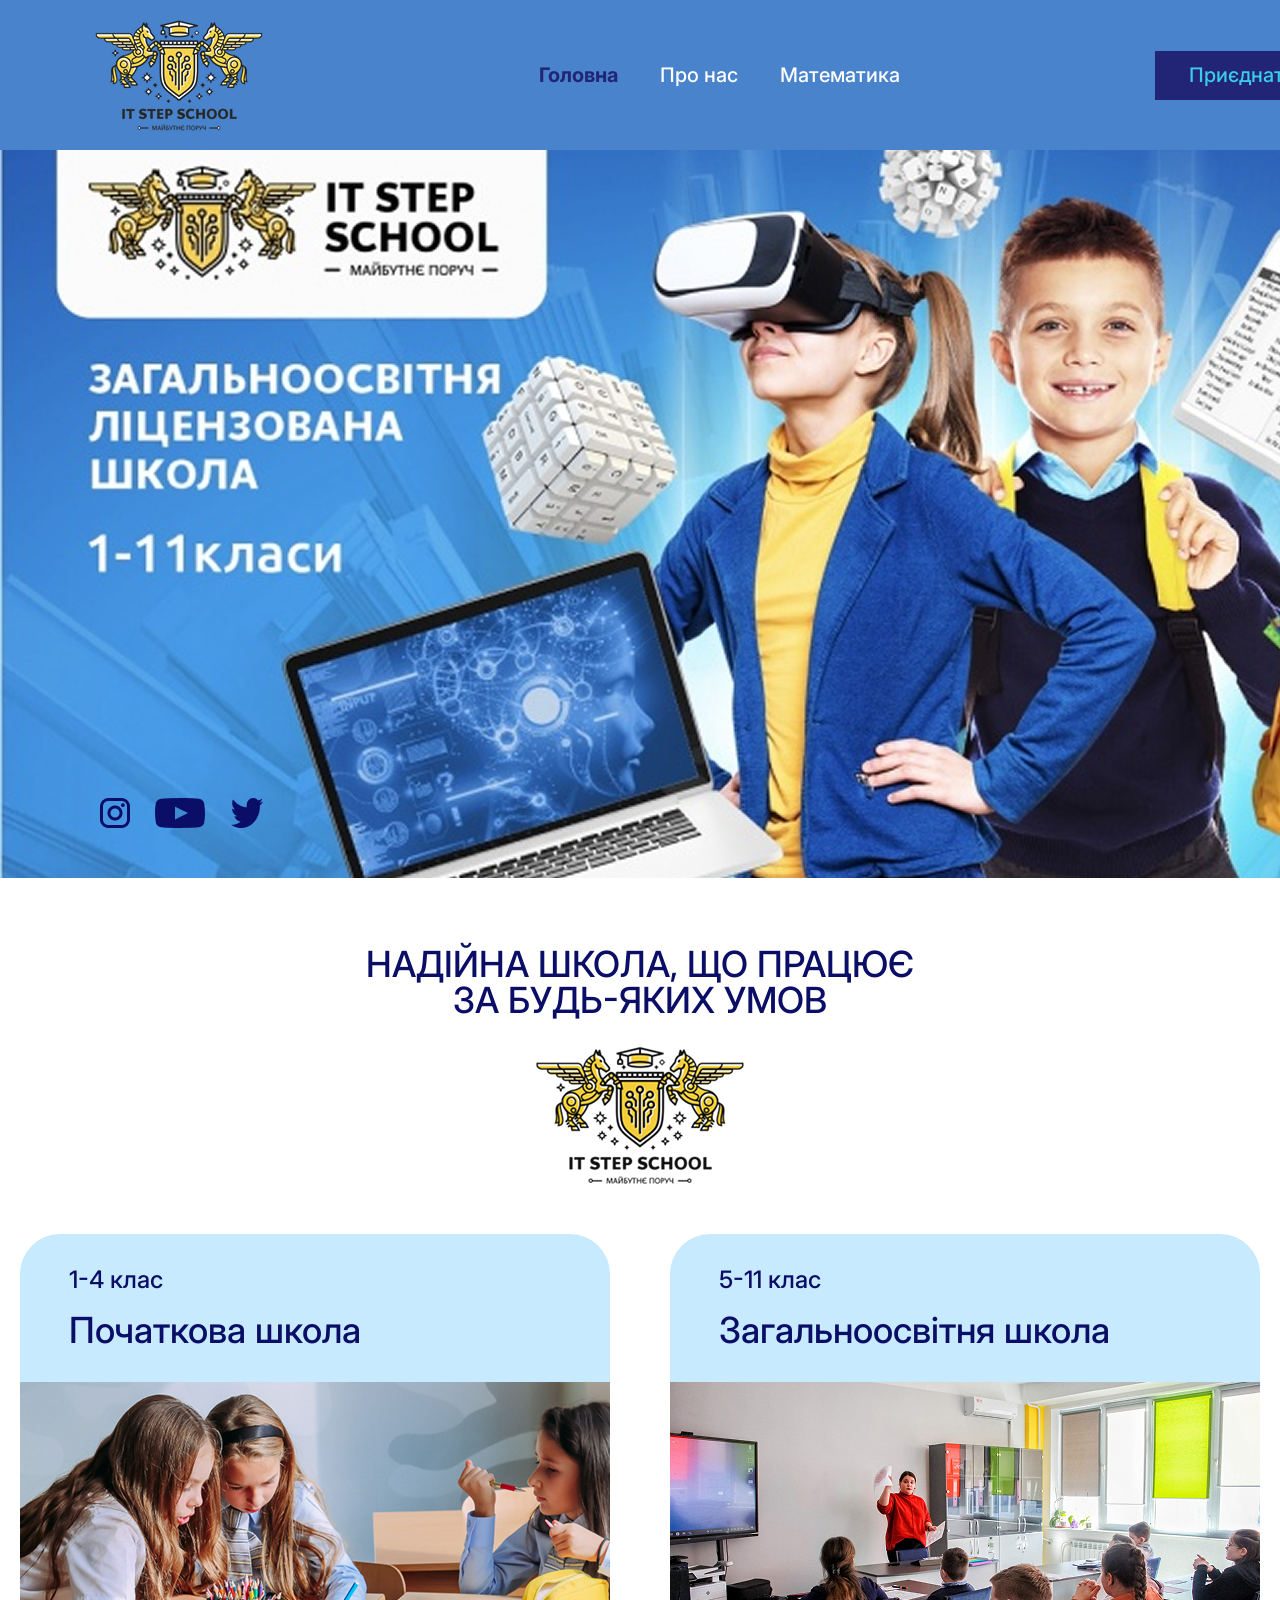
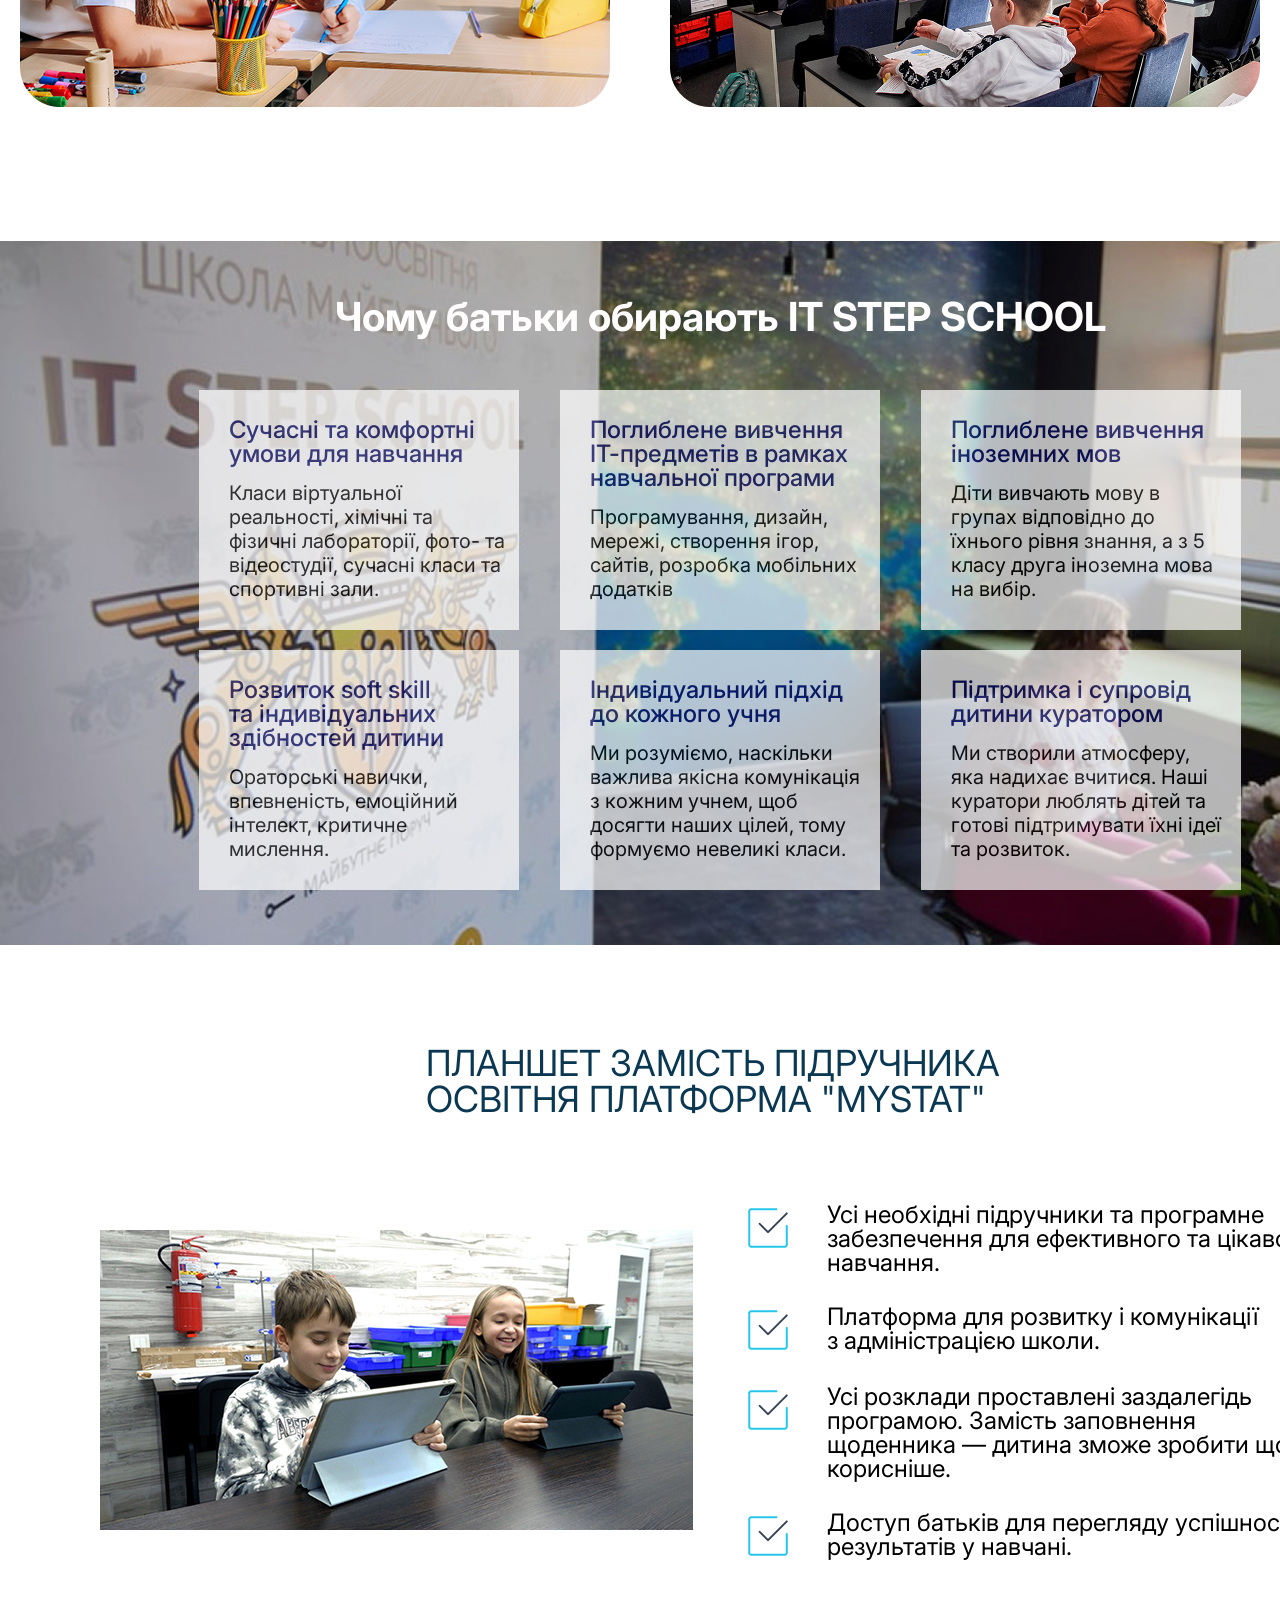
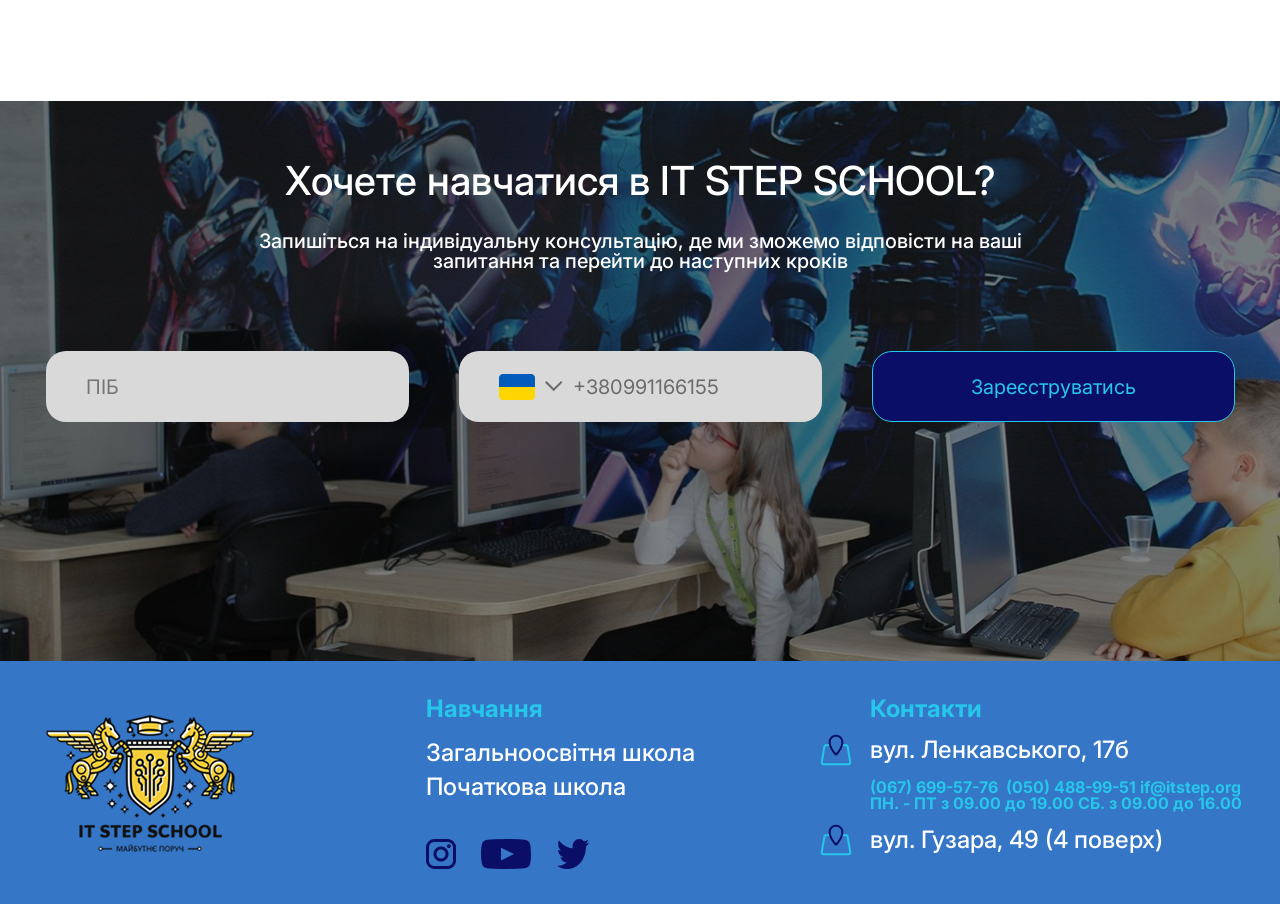
==== index.html @ 9b284b9c "first commit" ====
<!DOCTYPE html>
<html lang="en">
<head>
    <meta charset="UTF-8">
    <meta name="viewport" content="width=device-width, initial-scale=1.0">
    <link rel="stylesheet" href="/css/style10.css">
    <title>Document</title>
</head>
<body>
    <header>
        <div class="container">
            <div class="header-wrap flex">
                <div class="header-logo">
                    <img src="/images/лого школи 1.png" alt="">
                </div>
                <div class="header-menu flex">
                    <div class="header-info flex">
                        <nav>
                            <ul class="menu flex">
                                <li class="header-item"><a href="/index.html" class="header-link1">Головна</a></li>
                                <li class="header-item"><a href="/index10_2.html" class="header-link">Про нас</a></li>
                                <li class="header-item"><a href="/index10_3.html" class="header-link">Математика</a></li>
                            </ul>
                        </nav>
                    </div>
                    <form class="header-button">
                        <button class="but1" type="submit">
                            <p>Приєднатися</p>
                        </button>
                    </form>
                </div>
            </div>
        </div>
    </header>
    <section class="sec1">
        <div class="container">
            <div class="sec1-wrap flex">
                <div class="sec1-image flex">
                    <img src="/images/Group 48 1.png" alt="">
                    <div class="sec1-logos flex">
                        <img src="/images/inst 1.png" alt="">
                        <img src="/images/youtube 1.png" alt="">
                        <img src="/images/twitter 1.png" alt="">
                    </div>
                </div>
            </div>
        </div>
    </section>
    <section class="sec2">
        <div class="container">
            <div class="sec2-wrap flex">
                <div class="sec2-title flex">
                    <h1>НАДІЙНА ШКОЛА, ЩО ПРАЦЮЄ ЗА БУДЬ-ЯКИХ УМОВ</h1>
                </div>
                <div class="sec2-image">
                    <img src="/images/лого школи 3.png" alt="">
                </div>
            </div>
        </div>
    </section>
    <section class="sec3">
        <div class="container">
            <div class="sec3-wrap flex">
                <div class="sec3-block flex">
                    <div class="sec3-title flex">
                        <p>1-4 клас</p>
                        <h1>Початкова школа</h1>
                    </div>
                    <div class="sec3-image">
                        <img src="/images/image(3).png" alt="">
                    </div>
                </div>
                <div class="sec3-block flex">
                    <div class="sec3-title flex">
                        <p>5-11 клас</p>
                        <h1>Загальноосвітня школа</h1>
                    </div>
                    <div class="sec3-image">
                        <img src="/images/word-image-23.png" alt="">
                    </div>
                </div>
            </div>
        </div>
    </section>
    <section class="sec4">
        <div class="container">
            <div class="sec4-wrap flex">
                <div class="sec4-title flex">
                    <h1>Чому батьки обирають IT STEP SCHOOL</h1>
                </div>
                <div class="sec4-gridcontainer">
                    <div class="sec4-block flex">
                        <h3>Сучасні та комфортні умови для навчання</h3>
                        <p>Класи віртуальної реальності, хімічні та фізичні лабораторії, фото- та відеостудії, сучасні класи та спортивні зали.</p>
                    </div>
                    <div class="sec4-block flex">
                        <h3>Поглиблене вивчення ІТ-предметів в рамках навчальної програми</h3>
                        <p>Програмування, дизайн, мережі, створення ігор, сайтів, розробка мобільних додатків</p>
                    </div>
                    <div class="sec4-block flex">
                        <h3>Поглиблене вивчення іноземних мов</h3>
                        <p>Діти вивчають мову в групах відповідно до їхнього рівня знання, а з 5 класу друга іноземна мова на вибір.</p>
                    </div>
                    <div class="sec4-block flex">
                        <h3>Розвиток soft skill та індивідуальних здібностей дитини</h3>
                        <p>Ораторські навички, впевненість, емоційний інтелект, критичне мислення.</p>
                    </div>
                    <div class="sec4-block flex">
                        <h3>Індивідуальний підхід до кожного учня</h3>
                        <p>Ми розуміємо, наскільки важлива якісна комунікація з кожним учнем, щоб досягти наших цілей, тому формуємо невеликі класи.</p>
                    </div>
                    <div class="sec4-block flex">
                        <h3>Підтримка і супровід дитини куратором</h3>
                        <p>Ми створили атмосферу, яка надихає вчитися. Наші  куратори люблять дітей та готові підтримувати їхні ідеї та розвиток.</p>
                    </div>
                </div>
            </div>
        </div>
    </section>
    <section class="sec5">
        <div class="container">
            <div class="sec5-wrap flex">
                <div class="sec5-title">
                    <h1>ПЛАНШЕТ ЗАМІСТЬ ПІДРУЧНИКА ОСВІТНЯ ПЛАТФОРМА "MYSTAT"</h1>
                </div>
                <div class="sec5-menu flex">
                    <div class="sec5-image">
                        <img src="/images/mystat.png" alt="">
                    </div>
                    <div class="sec5-info flex">
                        <div class="sec5-infoblock flex">
                            <img src="/images/Group 60.png" alt="">
                            <p>Усі необхідні підручники та програмне забезпечення для ефективного та цікавого навчання.</p>
                        </div>
                        <div class="sec5-infoblock flex">
                            <img src="/images/Group 60.png" alt="">
                            <p>Платформа для розвитку і комунікації з адміністрацією школи.</p>
                        </div>
                        <div class="sec5-infoblock flex">
                            <img src="/images/Group 60.png" alt="">
                            <p>Усі розклади проставлені заздалегідь програмою.      Замість заповнення щоденника — дитина зможе зробити щось корисніше.</p>
                        </div>
                        <div class="sec5-infoblock flex">
                            <img src="/images/Group 60.png" alt="">
                            <p>Доступ батьків для перегляду успішності результатів у навчані.</p>
                        </div>
                    </div>
                </div>
            </div>
        </div>
    </section>
    <section class="sec6">
        <div class="container">
            <div class="sec6-wrap flex">
                <div class="sec6-title flex">
                    <h1>Хочете навчатися в IT STEP SCHOOL?</h1>
                    <p>Запишіться на індивідуальну консультацію, де ми зможемо відповісти на ваші запитання та перейти до наступних кроків</p>
                </div>
                <form class="sec6-form flex">                    
                    <input type="text" placeholder="ПІБ">                    
                    <button class="but1 flex">
                        <img src="/images/Group 61.png" alt="">
                        <img src="/images/Vector 1.png" alt="">
                        <p>+380991166155</p>
                    </button>
                    <button class="but2">Зареєструватись</button>
                </form>
            </div>
        </div>
    </section>
    <section class="sec7">
        <div class="container">
            <div class="sec7-wrap flex">
                <div class="sec7-logo">
                    <img src="/images/лого школи 3.png" alt="">
                </div>
                <div class="sec7-info flex">
                    <div class="sec7-infoblock1 flex">
                        <h3>Навчання</h3>
                        <p>Загальноосвітня школа</p>
                        <p>Початкова школа</p>
                        <div class="sec7-imageblock flex">
                            <img src="/images/inst 1.png" alt="">
                            <img src="/images/youtube 1.png" alt="">
                            <img src="/images/twitter 1.png" alt="">
                        </div>
                    </div>
                    <div class="sec7-infoblock2 flex">
                        <h3>Контакти</h3>
                        <div class="sec7-textblock flex">
                            <img src="/images/Group 72.png" alt="">
                            <p>вул. Ленкавського, 17б</p>
                        </div>
                        <pre>(067) 699-57-76  (050) 488-99-51 if@itstep.org
ПН. - ПТ з 09.00 до 19.00 СБ. з 09.00 до 16.00</pre>
                        <div class="sec7-textblock flex">
                            <img src="/images/Group 72.png" alt="">
                            <p>вул. Гузара, 49 (4 поверх)</p>
                        </div>
                    </div>
                </div>
            </div>
        </div>
    </section>
</body>
</html>
---- css/style10.css ----
@import url('https://fonts.googleapis.com/css2?family=Inter:ital,opsz,wght@0,14..32,100..900;1,14..32,100..900&family=Lora:ital,wght@0,400..700;1,400..700&display=swap');
*{
    
    margin: 0px;
    padding: 0px;
    box-sizing: border-box;

}
.container{
    max-width: 1440px;
    width: 100%;
    margin: 0 auto;
    padding: 0px;
}
a{
    text-decoration: none;
}
ul{
    list-style: none;
}
.flex{
    display: flex;   
}
:root{
    --bg-color: #3576C6;
    --text-color: #0B0E66;
    --cyan-color: #26C7EA;
    --light-bg-color: #C8EAFF;
}
.header-wrap{
    background-color: var(--bg-color);
    width: 1440px;
    height: 150px;
    align-items: center;
    justify-content: center;
    gap: 270px;
    position:fixed;
    top: 0;
    z-index: 1;
    opacity: 90%;
    .header-menu{       
        gap: 255px;
        align-items: center;
        .but1{
            width: 197px;
            height: 49px;
            background-color: var(--text-color);
            border: none;
            cursor: pointer;
            p{
                color: var(--cyan-color);
                font-family: "Inter", sans-serif;
                font-weight: 500;
                font-size: 20px;
                line-height: 100%;                    
            }
        }
        
        .header-info{
            .menu{
                gap: 42px;
                .header-link{
                    font-family: "Inter", sans-serif;
                    font-weight: 500;
                    font-size: 20px;
                    line-height: 100%;
                    color: white;
                    
                }
                .header-link1{
                        color: var(--text-color);
                        font-weight: 700;
                        font-family: "Inter", sans-serif;
                        font-size: 20px;
                        line-height: 100%;
                }
            }
        }
    }
}
.sec1-wrap{
    width: 1440px;
    height: 728px;
    margin-bottom: 60px;
    position: static;
    margin-top: 150px;
    .sec1-image{
        position: relative;
        .sec1-logos{
            gap: 25px;
            position: absolute;
            bottom: 50px;
            left: 100px;
            
        }
    }
}
.sec2-wrap{
    flex-direction: column;
    height: 266px;
    margin-bottom: 30px;
    justify-content: center;
    align-items: center;
    .sec2-title{
        width: 559px;
        height: 88px;
        h1{
            color: var(--text-color);
            font-family: "Inter", sans-serif;
            font-style: Medium;
            font-weight: 500;
            font-size: 36px;
            line-height: 100%;
            text-align: center;
        }
    }
}
.sec3-wrap{
    height: 477px;
    gap: 60px;
    justify-content: center;
    align-items: center;
    margin-bottom: 130px;
    .sec3-block{
        flex-direction: column;
        height: 477px;
        .sec3-title{
            height: 150px;
            border-top-left-radius: 40px;
            border-top-right-radius: 40px;
            flex-direction: column;
            gap: 20px;
            background-color: var(--light-bg-color);
            justify-content: center;
            padding-left: 49px;
            p{
                color: var(--text-color);
                font-family: "Inter", sans-serif;
                font-style: Medium;
                font-weight: 500;
                font-size: 24px;
                line-height: 100%;
            }
            h1{
                color: var(--text-color);
                font-family: "Inter", sans-serif;
                font-style: Medium;
                font-weight: 500;
                font-size: 36px;
                line-height: 100%;
            }
        }
    }
}
.sec4-wrap{
    height: 704px;
    width: 1440px;
    background-image: url(../images/Rectangle\ 20.png);
    flex-direction: column;
    align-items: center;
    justify-content: center;
    margin-bottom: 60px;
    gap: 45px;
    .sec4-title{
        height: 48px;
        h1{
            color: #FFFDFD;
            font-family: "Inter", sans-serif;
            font-style: bold;
            font-weight: 700;
            font-size: 40px;
            line-height: 100%;
        }
    }
    .sec4-gridcontainer{
        display: grid;
        grid-template-columns: repeat(3,320px);
        grid-template-rows: repeat(2,240px);
        row-gap: 20px;
        column-gap: 41px;
        .sec4-block{
            flex-direction: column;
            background-color: white;           
            opacity: 70%;
            justify-content: center;
            padding-left: 30px;
            gap: 15px;
            h3{
                color: var(--text-color);
                font-family: "Inter", sans-serif;
                font-style: bold;
                font-weight: 500;
                font-size: 24px;
                line-height: 24px;
                width: 269px;
            }
            p{
                color: black;
                font-family: "Inter", sans-serif;
                font-style: bold;
                font-weight: 400;
                font-size: 20px;
                line-height: 24px;
                width: 276px;
            }
        }
    }
}
.sec5-wrap{
    width: 1251px;
    height: 596px;
    flex-direction: column;
    margin-left: 100px;
    margin-bottom: 100px;
    gap: 70px;
    align-items: center;
    justify-content: center;
    .sec5-title{
        width: 599px;
        height: 88px;
        h1{
            color: #0A3853;
            font-family: "Inter", sans-serif;
            font-style: bold;
            font-weight: 400;
            font-size: 36px;
            line-height: 100%; 
        }
    }
    .sec5-menu{
        gap: 50px;
        justify-content: center;
        align-items: center;
        .sec5-info{
            flex-direction: column;
            gap: 30px;
            width: 608px;
            .sec5-infoblock{
                gap: 34px;
                img{
                    width: 50px;
                    height: 50px;
                }
                p{
                    color: black;
                    font-family: "Inter", sans-serif;
                    font-style: Regular;
                    font-weight: 400;
                    font-size: 24px;
                    line-height: 100%; 
                    width: 524px;
                }
            }
        }
    }
}
.sec6-wrap{
    flex-direction: column;
    height: 560px;
    gap: 80px;
    background-image: url(../images/Rectangle\ 12\ \(1\).png);
    align-items: center;
    .sec6-title{
        flex-direction: column;
        gap: 30px;
        margin-top: 60px;
        align-items: center;
        h1{
            color: white;
            font-family: "Inter", sans-serif;
            font-style: medium;
            font-weight: 500;
            font-size: 40px;
            line-height: 100%; 
        }
        p{
            color: white;
            font-family: "Inter", sans-serif;
            font-style: medium;
            font-weight: 500;
            font-size: 20px;
            line-height: 100%; 
            width: 802px;
            text-align: center;
        }
    }
    .sec6-form{
        gap: 50px;
        input{
            width: 363px;
            height: 71px;
            border-radius: 20px;
            border: none;
            font-family: "Inter", sans-serif;
            font-weight: 400;
            font-style: regular;
            font-size: 20px;
            line-height: 100%;
            background-color: #D9D9D9;
            padding-left: 40px;
            color: #6D6A6A;
        }
        .but1{
            width: 363px;
            height: 71px;
            border-radius: 20px;
            border: none;
            background-color: #D9D9D9;
            padding-left: 40px;
            align-items: center;
            gap: 10px;
            cursor: pointer;
            p{
                color: #6D6A6A;
                font-family: "Inter", sans-serif;
                font-weight: 400;
                font-style: regular;
                font-size: 20px;
                line-height: 100%;
            }
        }
        .but2{
            width: 363px;
            height: 71px;
            border-radius: 20px;
            border: 1px solid var(--cyan-color);
            font-family: "Inter", sans-serif;
            font-weight: 400;
            font-style: regular;
            font-size: 20px;
            line-height: 100%;
            background-color: var(--text-color);
            color: var(--cyan-color);
            cursor: pointer;
        }
    }
}
.sec7-wrap{
    height: 243px;
    background-color: var(--bg-color);
    gap: 164px;
    align-items: center;
    justify-content: center;
    .sec7-info{
        gap: 122px;
        .sec7-infoblock1{
            flex-direction: column;
            .sec7-imageblock{
                gap: 25px;
                margin-top: 30px;
            }
            h3{
                color: var(--cyan-color);
                font-family: "Inter", sans-serif;
                font-style: medium;
                font-weight: 700;
                font-size: 24px;
                line-height: 100%;
                margin-bottom: 20px; 
            }
            p{
                color: white;
                font-family: "Inter", sans-serif;
                font-style: medium;
                font-weight: 500;
                font-size: 24px;
                line-height: 100%; 
                margin-bottom: 10px;
            }
        }
        .sec7-infoblock2{
            flex-direction: column;
            gap: 10px;
            h3{
                color: var(--cyan-color);
                font-family: "Inter", sans-serif;
                font-style: medium;
                font-weight: 700;
                font-size: 24px;
                line-height: 100%;
                margin-left: 53px;
            }            
            pre{
                color: var(--cyan-color);
                font-family: "Inter", sans-serif;
                font-style: medium;
                font-weight: 700;
                font-size: 16px;
                line-height: 100%; 
                margin-left: 53px;
            }
            .sec7-textblock{
                gap: 15px;
                align-items: center;

                p{
                    color: white;
                    font-family: "Inter", sans-serif;
                    font-style: medium;
                    font-weight: 500;
                    font-size: 24px;
                    line-height: 100%; 
                }
            }
        }
    }
}
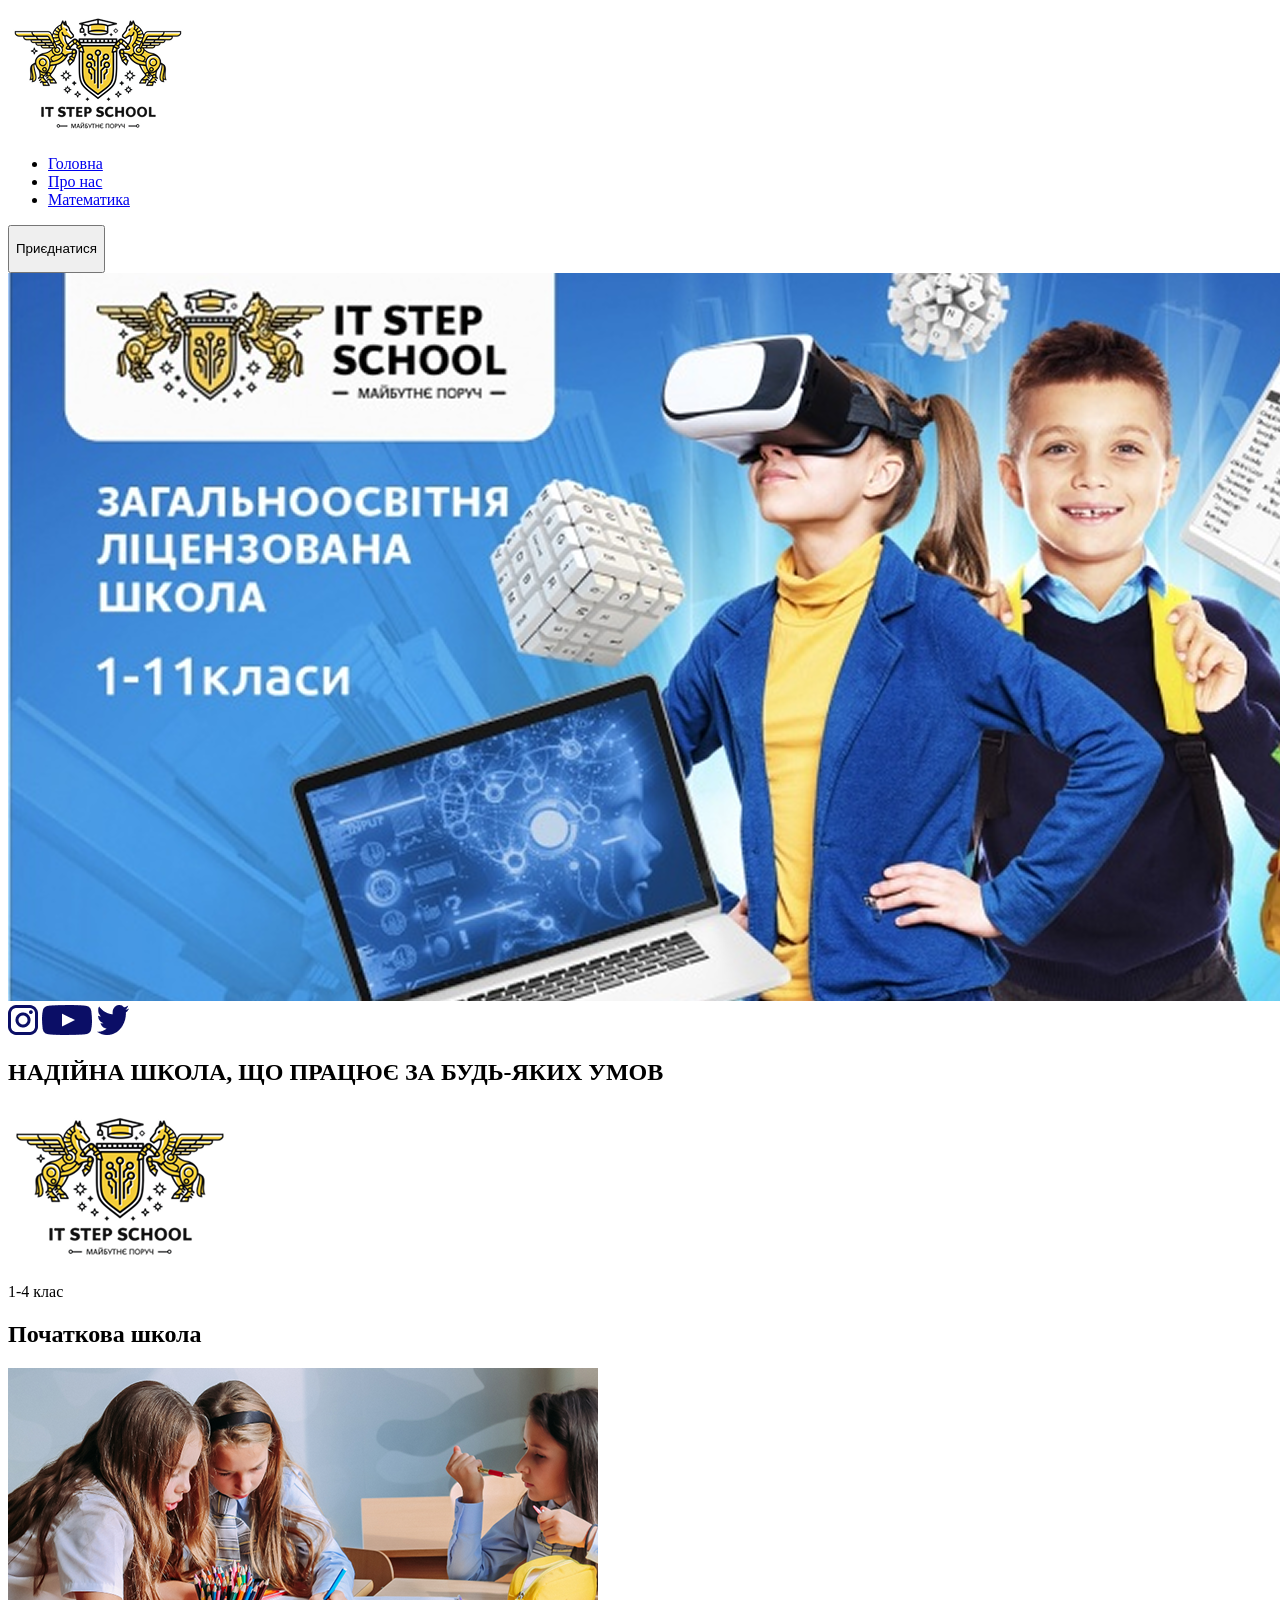
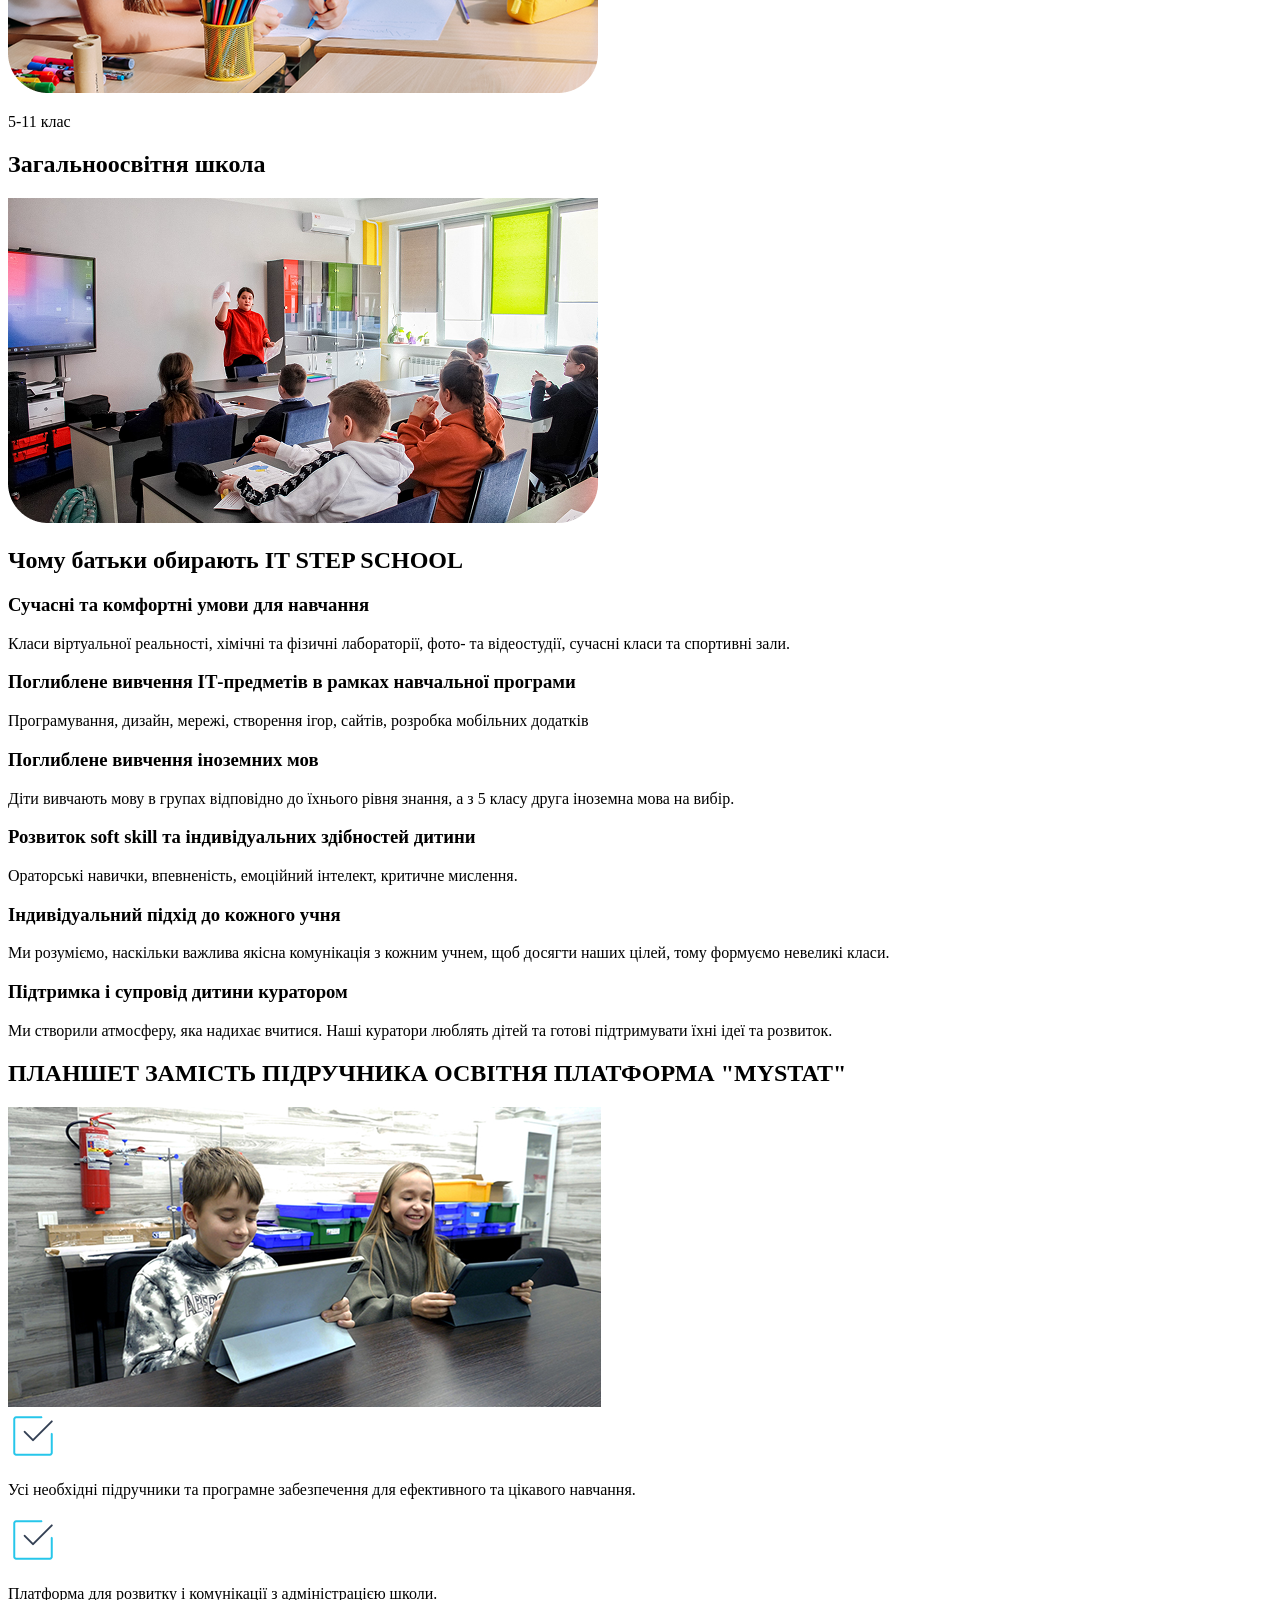
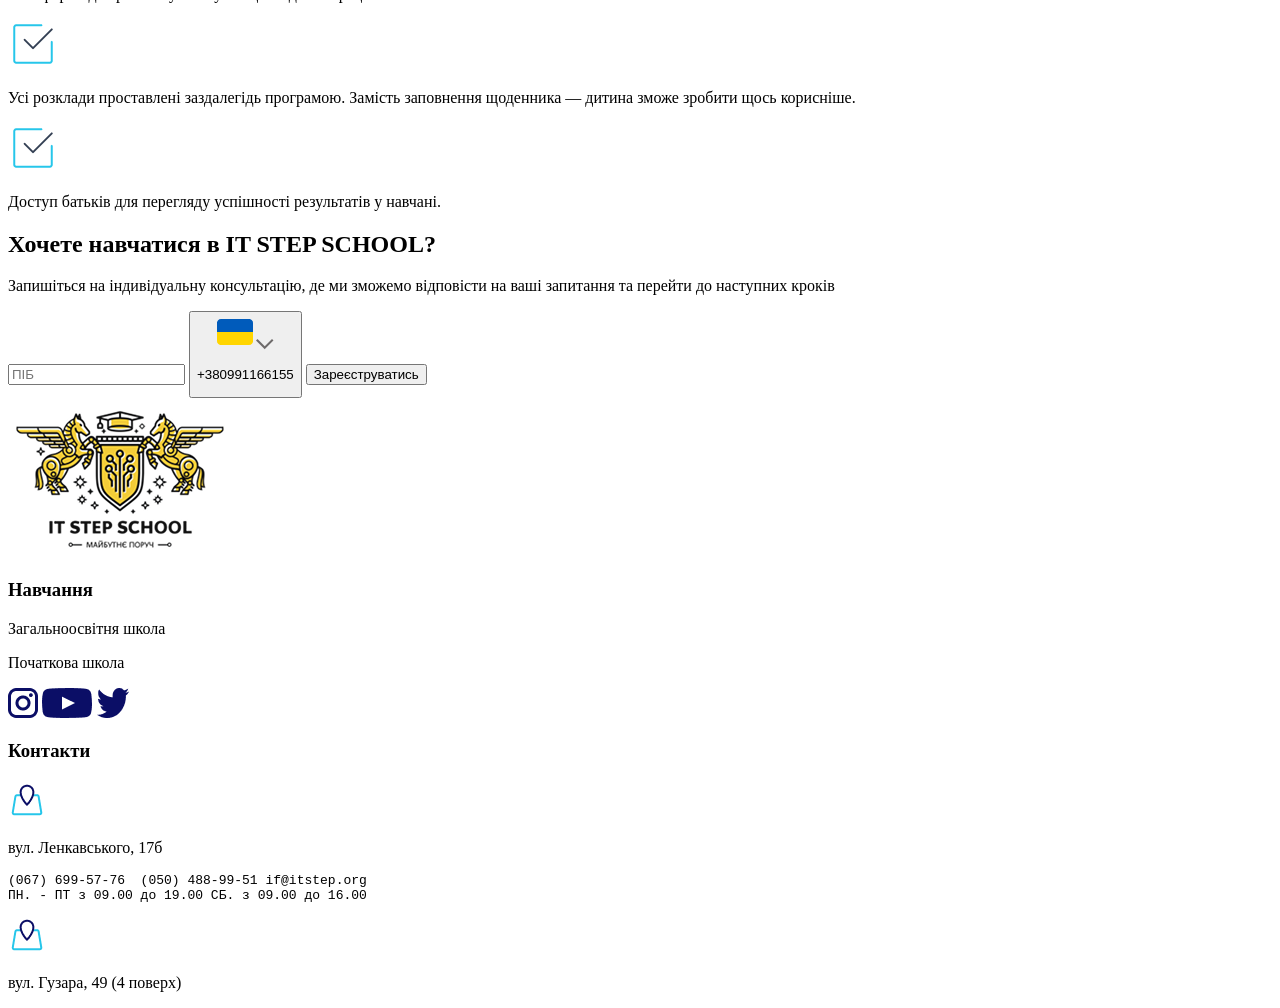
==== commit b232f4ca: "first commit" ====
--- a/index.html
+++ b/index.html
@@ -3,7 +3,7 @@
 <head>
     <meta charset="UTF-8">
     <meta name="viewport" content="width=device-width, initial-scale=1.0">
-    <link rel="stylesheet" href="/css/style10.css">
+    <link rel="stylesheet" href=".css/style.css">
     <title>Document</title>
 </head>
 <body>
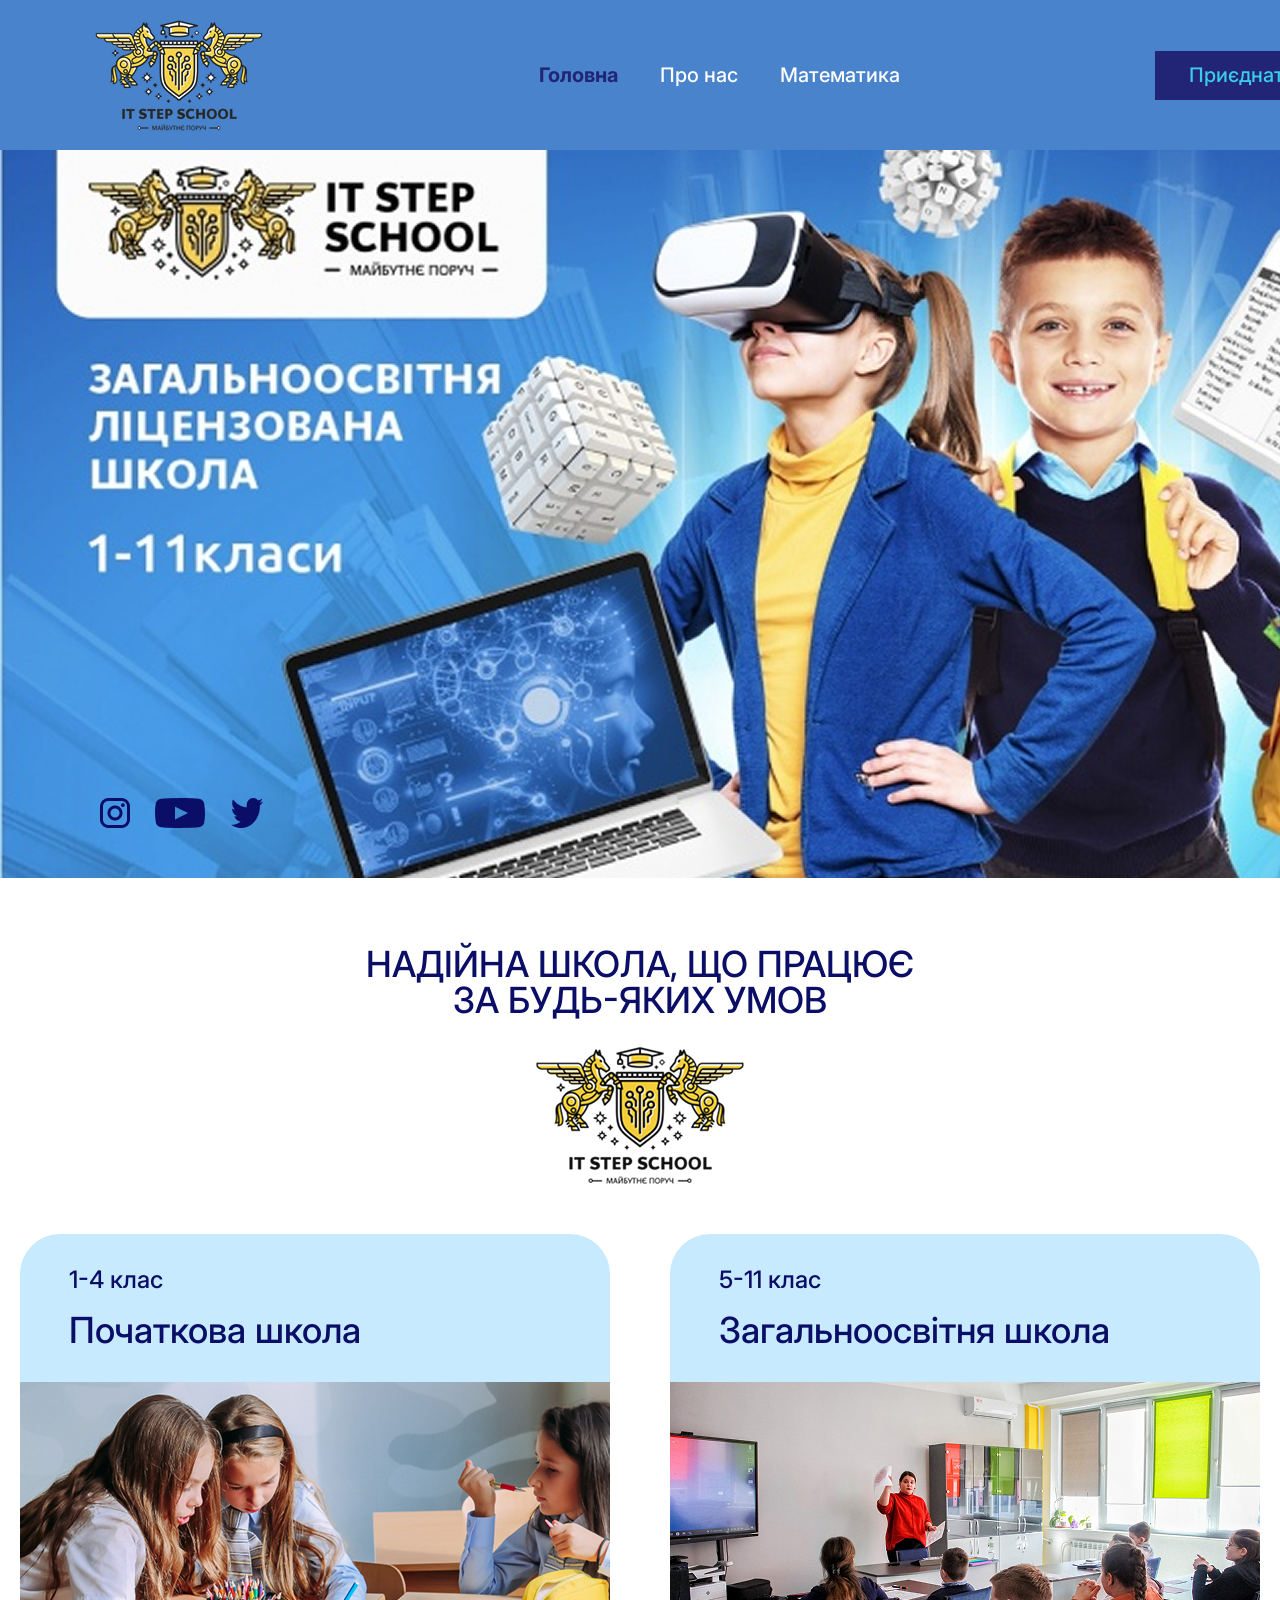
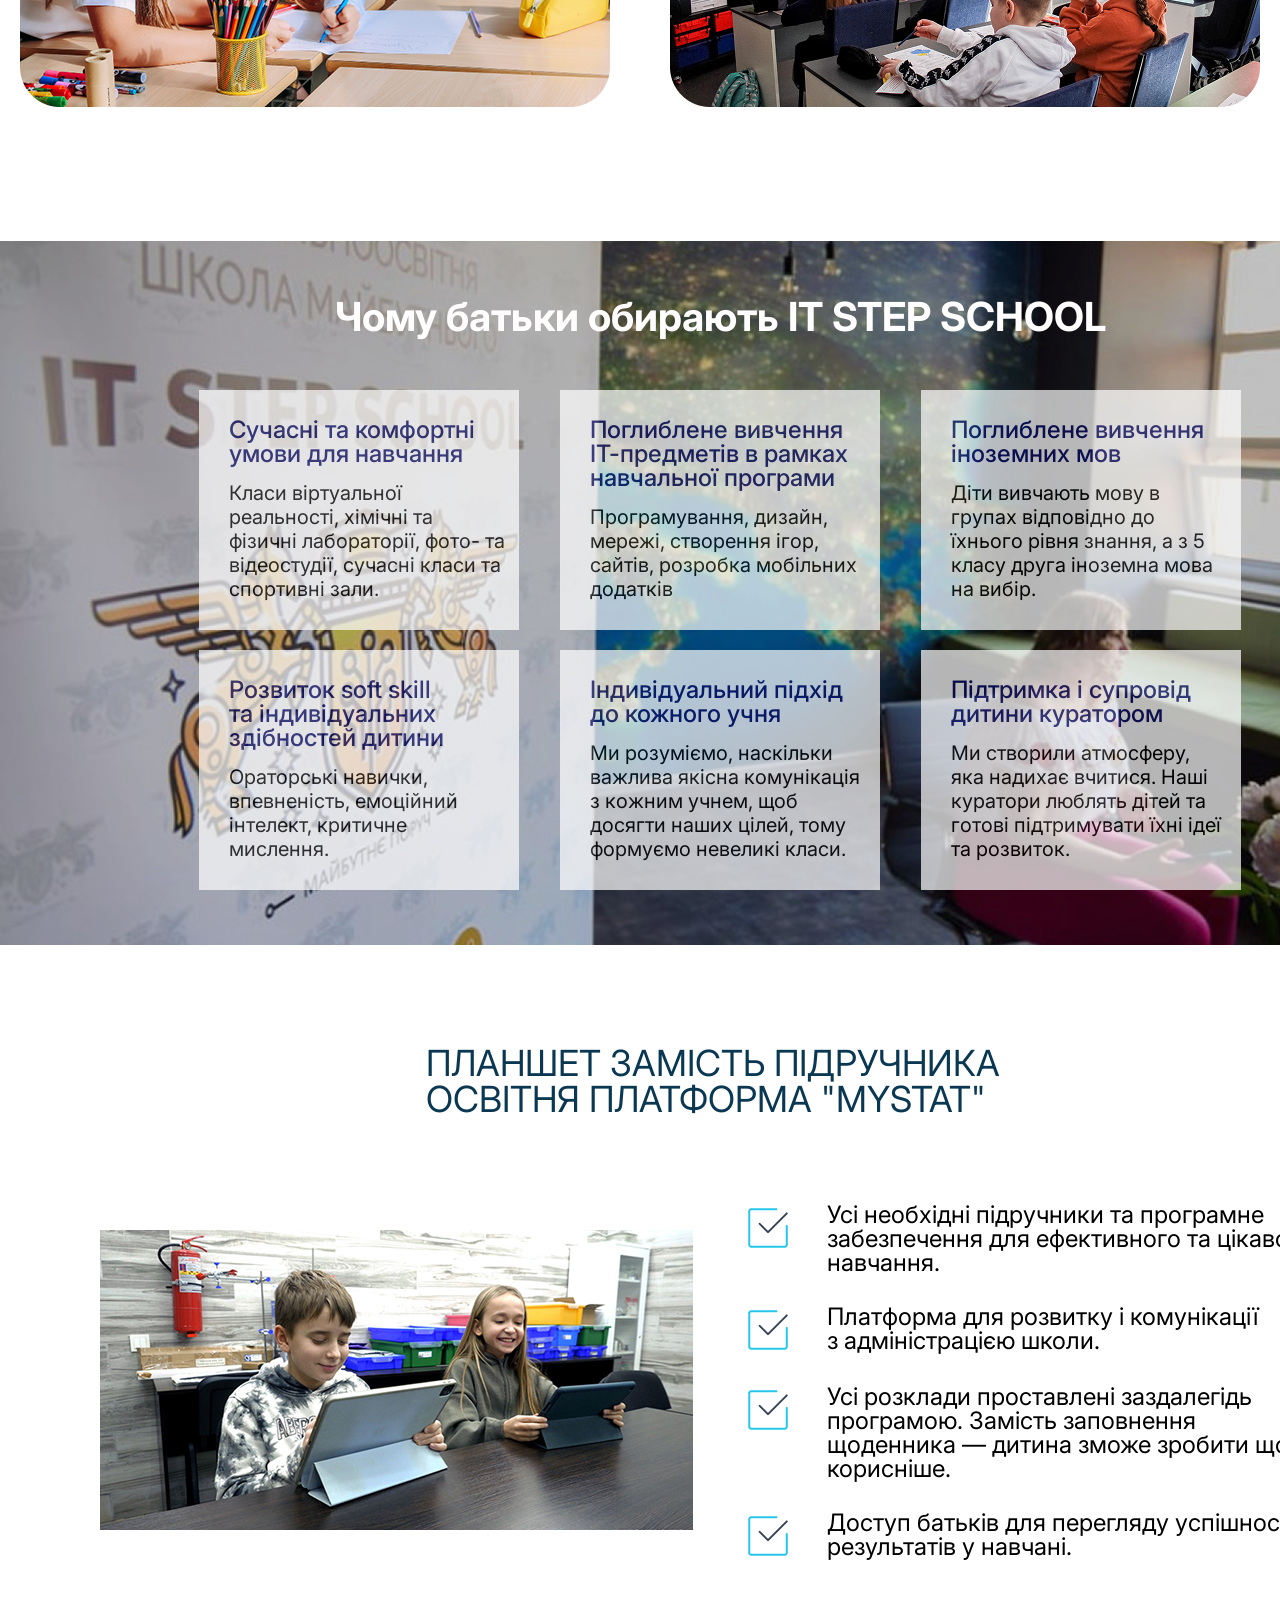
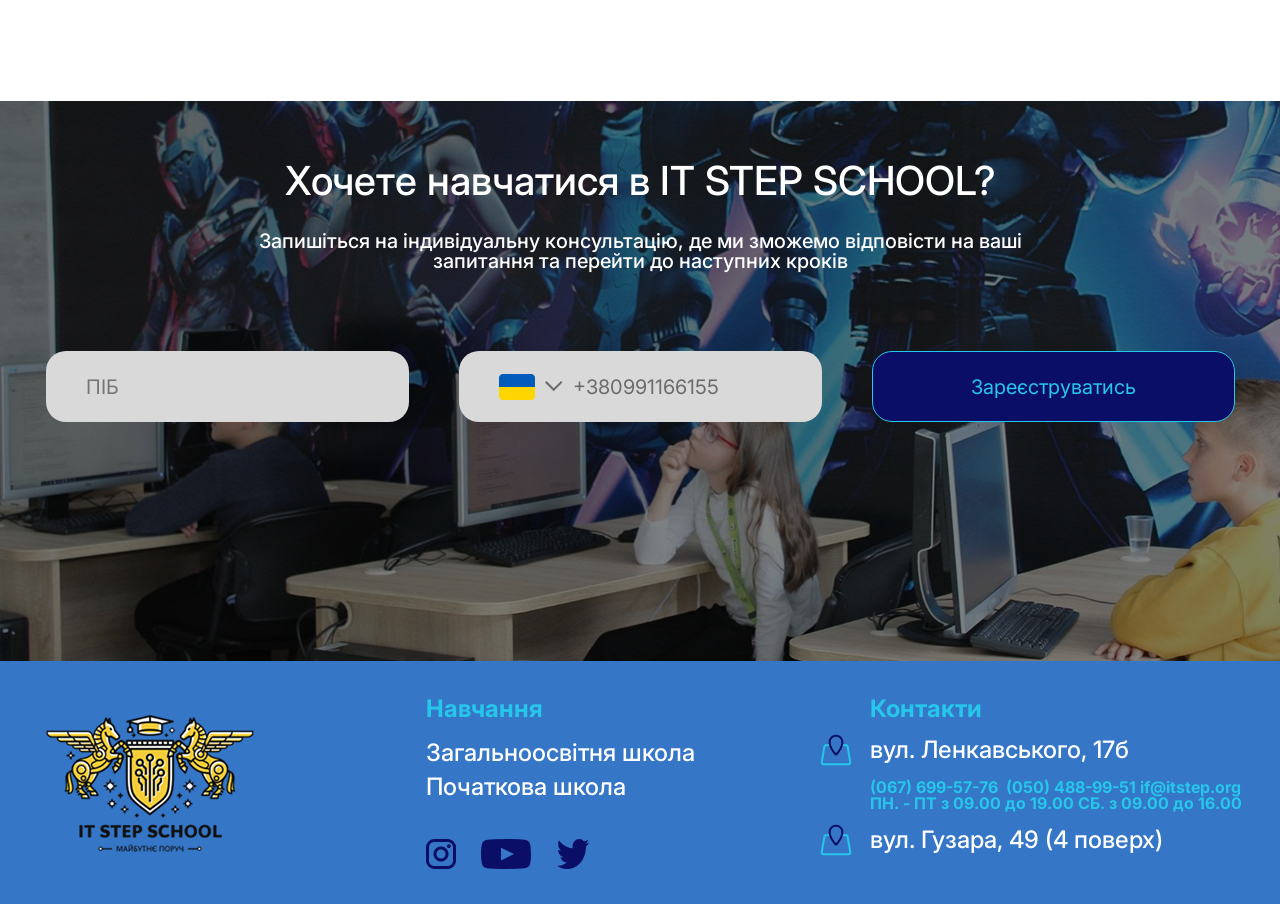
==== commit eb28c16e: "first commit" ====
--- a/index.html
+++ b/index.html
@@ -3,7 +3,7 @@
 <head>
     <meta charset="UTF-8">
     <meta name="viewport" content="width=device-width, initial-scale=1.0">
-    <link rel="stylesheet" href=".css/style.css">
+    <link rel="stylesheet" href="css/style.css">
     <title>Document</title>
 </head>
 <body>
@@ -11,15 +11,15 @@
         <div class="container">
             <div class="header-wrap flex">
                 <div class="header-logo">
-                    <img src="/images/лого школи 1.png" alt="">
+                    <img src="images/лого школи 1.png" alt="">
                 </div>
                 <div class="header-menu flex">
                     <div class="header-info flex">
                         <nav>
                             <ul class="menu flex">
-                                <li class="header-item"><a href="/index.html" class="header-link1">Головна</a></li>
-                                <li class="header-item"><a href="/index10_2.html" class="header-link">Про нас</a></li>
-                                <li class="header-item"><a href="/index10_3.html" class="header-link">Математика</a></li>
+                                <li class="header-item"><a href="index.html" class="header-link1">Головна</a></li>
+                                <li class="header-item"><a href="index10_2.html" class="header-link">Про нас</a></li>
+                                <li class="header-item"><a href="index10_3.html" class="header-link">Математика</a></li>
                             </ul>
                         </nav>
                     </div>
@@ -36,11 +36,11 @@
         <div class="container">
             <div class="sec1-wrap flex">
                 <div class="sec1-image flex">
-                    <img src="/images/Group 48 1.png" alt="">
+                    <img src="images/Group 48 1.png" alt="">
                     <div class="sec1-logos flex">
-                        <img src="/images/inst 1.png" alt="">
-                        <img src="/images/youtube 1.png" alt="">
-                        <img src="/images/twitter 1.png" alt="">
+                        <img src="images/inst 1.png" alt="">
+                        <img src="images/youtube 1.png" alt="">
+                        <img src="images/twitter 1.png" alt="">
                     </div>
                 </div>
             </div>
@@ -53,7 +53,7 @@
                     <h1>НАДІЙНА ШКОЛА, ЩО ПРАЦЮЄ ЗА БУДЬ-ЯКИХ УМОВ</h1>
                 </div>
                 <div class="sec2-image">
-                    <img src="/images/лого школи 3.png" alt="">
+                    <img src="images/лого школи 3.png" alt="">
                 </div>
             </div>
         </div>
@@ -67,7 +67,7 @@
                         <h1>Початкова школа</h1>
                     </div>
                     <div class="sec3-image">
-                        <img src="/images/image(3).png" alt="">
+                        <img src="images/image(3).png" alt="">
                     </div>
                 </div>
                 <div class="sec3-block flex">
@@ -76,7 +76,7 @@
                         <h1>Загальноосвітня школа</h1>
                     </div>
                     <div class="sec3-image">
-                        <img src="/images/word-image-23.png" alt="">
+                        <img src="images/word-image-23.png" alt="">
                     </div>
                 </div>
             </div>
@@ -125,23 +125,23 @@
                 </div>
                 <div class="sec5-menu flex">
                     <div class="sec5-image">
-                        <img src="/images/mystat.png" alt="">
+                        <img src="images/mystat.png" alt="">
                     </div>
                     <div class="sec5-info flex">
                         <div class="sec5-infoblock flex">
-                            <img src="/images/Group 60.png" alt="">
+                            <img src="images/Group 60.png" alt="">
                             <p>Усі необхідні підручники та програмне забезпечення для ефективного та цікавого навчання.</p>
                         </div>
                         <div class="sec5-infoblock flex">
-                            <img src="/images/Group 60.png" alt="">
+                            <img src="images/Group 60.png" alt="">
                             <p>Платформа для розвитку і комунікації з адміністрацією школи.</p>
                         </div>
                         <div class="sec5-infoblock flex">
-                            <img src="/images/Group 60.png" alt="">
+                            <img src="images/Group 60.png" alt="">
                             <p>Усі розклади проставлені заздалегідь програмою.      Замість заповнення щоденника — дитина зможе зробити щось корисніше.</p>
                         </div>
                         <div class="sec5-infoblock flex">
-                            <img src="/images/Group 60.png" alt="">
+                            <img src="images/Group 60.png" alt="">
                             <p>Доступ батьків для перегляду успішності результатів у навчані.</p>
                         </div>
                     </div>
@@ -159,8 +159,8 @@
                 <form class="sec6-form flex">                    
                     <input type="text" placeholder="ПІБ">                    
                     <button class="but1 flex">
-                        <img src="/images/Group 61.png" alt="">
-                        <img src="/images/Vector 1.png" alt="">
+                        <img src="images/Group 61.png" alt="">
+                        <img src="images/Vector 1.png" alt="">
                         <p>+380991166155</p>
                     </button>
                     <button class="but2">Зареєструватись</button>
@@ -172,7 +172,7 @@
         <div class="container">
             <div class="sec7-wrap flex">
                 <div class="sec7-logo">
-                    <img src="/images/лого школи 3.png" alt="">
+                    <img src="images/лого школи 3.png" alt="">
                 </div>
                 <div class="sec7-info flex">
                     <div class="sec7-infoblock1 flex">
@@ -180,21 +180,21 @@
                         <p>Загальноосвітня школа</p>
                         <p>Початкова школа</p>
                         <div class="sec7-imageblock flex">
-                            <img src="/images/inst 1.png" alt="">
-                            <img src="/images/youtube 1.png" alt="">
-                            <img src="/images/twitter 1.png" alt="">
+                            <img src="images/inst 1.png" alt="">
+                            <img src="images/youtube 1.png" alt="">
+                            <img src="images/twitter 1.png" alt="">
                         </div>
                     </div>
                     <div class="sec7-infoblock2 flex">
                         <h3>Контакти</h3>
                         <div class="sec7-textblock flex">
-                            <img src="/images/Group 72.png" alt="">
+                            <img src="images/Group 72.png" alt="">
                             <p>вул. Ленкавського, 17б</p>
                         </div>
                         <pre>(067) 699-57-76  (050) 488-99-51 if@itstep.org
 ПН. - ПТ з 09.00 до 19.00 СБ. з 09.00 до 16.00</pre>
                         <div class="sec7-textblock flex">
-                            <img src="/images/Group 72.png" alt="">
+                            <img src="images/Group 72.png" alt="">
                             <p>вул. Гузара, 49 (4 поверх)</p>
                         </div>
                     </div>
--- a/css/style.css
+++ b/css/style.css
@@ -0,0 +1,407 @@
+@import url('https://fonts.googleapis.com/css2?family=Inter:ital,opsz,wght@0,14..32,100..900;1,14..32,100..900&family=Lora:ital,wght@0,400..700;1,400..700&display=swap');
+*{
+    
+    margin: 0px;
+    padding: 0px;
+    box-sizing: border-box;
+
+}
+.container{
+    max-width: 1440px;
+    width: 100%;
+    margin: 0 auto;
+    padding: 0px;
+}
+a{
+    text-decoration: none;
+}
+ul{
+    list-style: none;
+}
+.flex{
+    display: flex;   
+}
+:root{
+    --bg-color: #3576C6;
+    --text-color: #0B0E66;
+    --cyan-color: #26C7EA;
+    --light-bg-color: #C8EAFF;
+}
+.header-wrap{
+    background-color: var(--bg-color);
+    width: 1440px;
+    height: 150px;
+    align-items: center;
+    justify-content: center;
+    gap: 270px;
+    position:fixed;
+    top: 0;
+    z-index: 1;
+    opacity: 90%;
+    .header-menu{       
+        gap: 255px;
+        align-items: center;
+        .but1{
+            width: 197px;
+            height: 49px;
+            background-color: var(--text-color);
+            border: none;
+            cursor: pointer;
+            p{
+                color: var(--cyan-color);
+                font-family: "Inter", sans-serif;
+                font-weight: 500;
+                font-size: 20px;
+                line-height: 100%;                    
+            }
+        }
+        
+        .header-info{
+            .menu{
+                gap: 42px;
+                .header-link{
+                    font-family: "Inter", sans-serif;
+                    font-weight: 500;
+                    font-size: 20px;
+                    line-height: 100%;
+                    color: white;
+                    
+                }
+                .header-link1{
+                        color: var(--text-color);
+                        font-weight: 700;
+                        font-family: "Inter", sans-serif;
+                        font-size: 20px;
+                        line-height: 100%;
+                }
+            }
+        }
+    }
+}
+.sec1-wrap{
+    width: 1440px;
+    height: 728px;
+    margin-bottom: 60px;
+    position: static;
+    margin-top: 150px;
+    .sec1-image{
+        position: relative;
+        .sec1-logos{
+            gap: 25px;
+            position: absolute;
+            bottom: 50px;
+            left: 100px;
+            
+        }
+    }
+}
+.sec2-wrap{
+    flex-direction: column;
+    height: 266px;
+    margin-bottom: 30px;
+    justify-content: center;
+    align-items: center;
+    .sec2-title{
+        width: 559px;
+        height: 88px;
+        h1{
+            color: var(--text-color);
+            font-family: "Inter", sans-serif;
+            font-style: Medium;
+            font-weight: 500;
+            font-size: 36px;
+            line-height: 100%;
+            text-align: center;
+        }
+    }
+}
+.sec3-wrap{
+    height: 477px;
+    gap: 60px;
+    justify-content: center;
+    align-items: center;
+    margin-bottom: 130px;
+    .sec3-block{
+        flex-direction: column;
+        height: 477px;
+        .sec3-title{
+            height: 150px;
+            border-top-left-radius: 40px;
+            border-top-right-radius: 40px;
+            flex-direction: column;
+            gap: 20px;
+            background-color: var(--light-bg-color);
+            justify-content: center;
+            padding-left: 49px;
+            p{
+                color: var(--text-color);
+                font-family: "Inter", sans-serif;
+                font-style: Medium;
+                font-weight: 500;
+                font-size: 24px;
+                line-height: 100%;
+            }
+            h1{
+                color: var(--text-color);
+                font-family: "Inter", sans-serif;
+                font-style: Medium;
+                font-weight: 500;
+                font-size: 36px;
+                line-height: 100%;
+            }
+        }
+    }
+}
+.sec4-wrap{
+    height: 704px;
+    width: 1440px;
+    background-image: url(../images/Rectangle\ 20.png);
+    flex-direction: column;
+    align-items: center;
+    justify-content: center;
+    margin-bottom: 60px;
+    gap: 45px;
+    .sec4-title{
+        height: 48px;
+        h1{
+            color: #FFFDFD;
+            font-family: "Inter", sans-serif;
+            font-style: bold;
+            font-weight: 700;
+            font-size: 40px;
+            line-height: 100%;
+        }
+    }
+    .sec4-gridcontainer{
+        display: grid;
+        grid-template-columns: repeat(3,320px);
+        grid-template-rows: repeat(2,240px);
+        row-gap: 20px;
+        column-gap: 41px;
+        .sec4-block{
+            flex-direction: column;
+            background-color: white;           
+            opacity: 70%;
+            justify-content: center;
+            padding-left: 30px;
+            gap: 15px;
+            h3{
+                color: var(--text-color);
+                font-family: "Inter", sans-serif;
+                font-style: bold;
+                font-weight: 500;
+                font-size: 24px;
+                line-height: 24px;
+                width: 269px;
+            }
+            p{
+                color: black;
+                font-family: "Inter", sans-serif;
+                font-style: bold;
+                font-weight: 400;
+                font-size: 20px;
+                line-height: 24px;
+                width: 276px;
+            }
+        }
+    }
+}
+.sec5-wrap{
+    width: 1251px;
+    height: 596px;
+    flex-direction: column;
+    margin-left: 100px;
+    margin-bottom: 100px;
+    gap: 70px;
+    align-items: center;
+    justify-content: center;
+    .sec5-title{
+        width: 599px;
+        height: 88px;
+        h1{
+            color: #0A3853;
+            font-family: "Inter", sans-serif;
+            font-style: bold;
+            font-weight: 400;
+            font-size: 36px;
+            line-height: 100%; 
+        }
+    }
+    .sec5-menu{
+        gap: 50px;
+        justify-content: center;
+        align-items: center;
+        .sec5-info{
+            flex-direction: column;
+            gap: 30px;
+            width: 608px;
+            .sec5-infoblock{
+                gap: 34px;
+                img{
+                    width: 50px;
+                    height: 50px;
+                }
+                p{
+                    color: black;
+                    font-family: "Inter", sans-serif;
+                    font-style: Regular;
+                    font-weight: 400;
+                    font-size: 24px;
+                    line-height: 100%; 
+                    width: 524px;
+                }
+            }
+        }
+    }
+}
+.sec6-wrap{
+    flex-direction: column;
+    height: 560px;
+    gap: 80px;
+    background-image: url(../images/Rectangle\ 12\ \(1\).png);
+    align-items: center;
+    .sec6-title{
+        flex-direction: column;
+        gap: 30px;
+        margin-top: 60px;
+        align-items: center;
+        h1{
+            color: white;
+            font-family: "Inter", sans-serif;
+            font-style: medium;
+            font-weight: 500;
+            font-size: 40px;
+            line-height: 100%; 
+        }
+        p{
+            color: white;
+            font-family: "Inter", sans-serif;
+            font-style: medium;
+            font-weight: 500;
+            font-size: 20px;
+            line-height: 100%; 
+            width: 802px;
+            text-align: center;
+        }
+    }
+    .sec6-form{
+        gap: 50px;
+        input{
+            width: 363px;
+            height: 71px;
+            border-radius: 20px;
+            border: none;
+            font-family: "Inter", sans-serif;
+            font-weight: 400;
+            font-style: regular;
+            font-size: 20px;
+            line-height: 100%;
+            background-color: #D9D9D9;
+            padding-left: 40px;
+            color: #6D6A6A;
+        }
+        .but1{
+            width: 363px;
+            height: 71px;
+            border-radius: 20px;
+            border: none;
+            background-color: #D9D9D9;
+            padding-left: 40px;
+            align-items: center;
+            gap: 10px;
+            cursor: pointer;
+            p{
+                color: #6D6A6A;
+                font-family: "Inter", sans-serif;
+                font-weight: 400;
+                font-style: regular;
+                font-size: 20px;
+                line-height: 100%;
+            }
+        }
+        .but2{
+            width: 363px;
+            height: 71px;
+            border-radius: 20px;
+            border: 1px solid var(--cyan-color);
+            font-family: "Inter", sans-serif;
+            font-weight: 400;
+            font-style: regular;
+            font-size: 20px;
+            line-height: 100%;
+            background-color: var(--text-color);
+            color: var(--cyan-color);
+            cursor: pointer;
+        }
+    }
+}
+.sec7-wrap{
+    height: 243px;
+    background-color: var(--bg-color);
+    gap: 164px;
+    align-items: center;
+    justify-content: center;
+    .sec7-info{
+        gap: 122px;
+        .sec7-infoblock1{
+            flex-direction: column;
+            .sec7-imageblock{
+                gap: 25px;
+                margin-top: 30px;
+            }
+            h3{
+                color: var(--cyan-color);
+                font-family: "Inter", sans-serif;
+                font-style: medium;
+                font-weight: 700;
+                font-size: 24px;
+                line-height: 100%;
+                margin-bottom: 20px; 
+            }
+            p{
+                color: white;
+                font-family: "Inter", sans-serif;
+                font-style: medium;
+                font-weight: 500;
+                font-size: 24px;
+                line-height: 100%; 
+                margin-bottom: 10px;
+            }
+        }
+        .sec7-infoblock2{
+            flex-direction: column;
+            gap: 10px;
+            h3{
+                color: var(--cyan-color);
+                font-family: "Inter", sans-serif;
+                font-style: medium;
+                font-weight: 700;
+                font-size: 24px;
+                line-height: 100%;
+                margin-left: 53px;
+            }            
+            pre{
+                color: var(--cyan-color);
+                font-family: "Inter", sans-serif;
+                font-style: medium;
+                font-weight: 700;
+                font-size: 16px;
+                line-height: 100%; 
+                margin-left: 53px;
+            }
+            .sec7-textblock{
+                gap: 15px;
+                align-items: center;
+
+                p{
+                    color: white;
+                    font-family: "Inter", sans-serif;
+                    font-style: medium;
+                    font-weight: 500;
+                    font-size: 24px;
+                    line-height: 100%; 
+                }
+            }
+        }
+    }
+}
